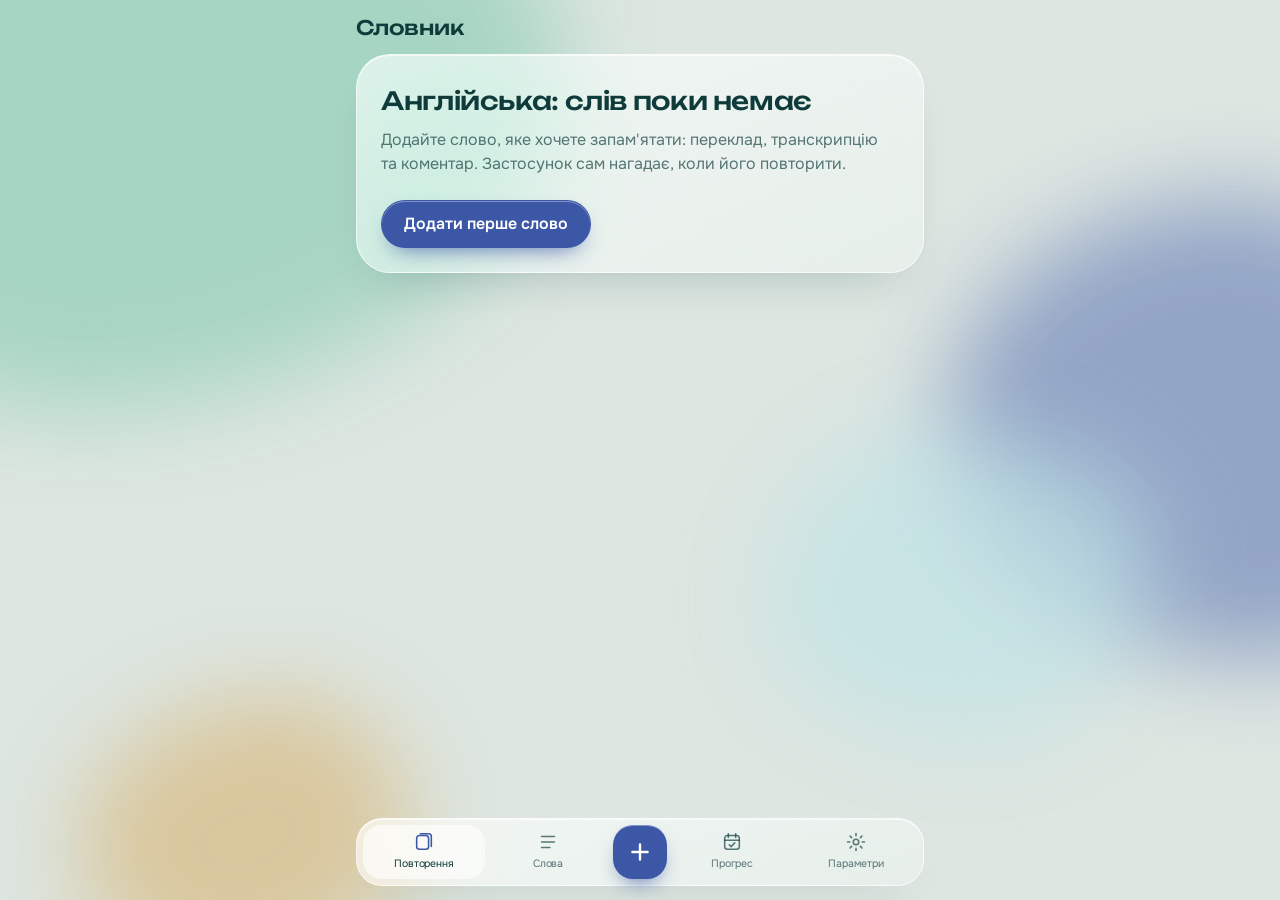
==== index.html @ a82ab599 "first commit" ====
<!doctype html>
<html lang="uk">
<head>
  <meta charset="utf-8">
  <meta name="viewport" content="width=device-width, initial-scale=1, viewport-fit=cover">
  <title>Словник</title>
  <meta name="description" content="Особистий словник для вивчення мови з інтервальним повторенням.">
  <meta name="theme-color" content="#DDE6E1" media="(prefers-color-scheme: light)">
  <meta name="theme-color" content="#0E2C2D" media="(prefers-color-scheme: dark)">
  <meta name="apple-mobile-web-app-capable" content="yes">
  <meta name="apple-mobile-web-app-status-bar-style" content="default">
  <link rel="manifest" href="manifest.webmanifest">
  <link rel="icon" href="icons/icon.svg" type="image/svg+xml">
  <link rel="apple-touch-icon" href="icons/icon-192.png">
  <link rel="preconnect" href="https://fonts.googleapis.com">
  <link rel="preconnect" href="https://fonts.gstatic.com" crossorigin>
  <link href="https://fonts.googleapis.com/css2?family=Gentium+Book+Plus&family=Onest:wght@400;500;600&family=Roboto:wght@500&family=Unbounded:wght@400;500;600&display=swap" rel="stylesheet">
  <link rel="stylesheet" href="styles.css">
  <script src="config.js"></script>
  <script type="module" src="app.js"></script>
</head>
<body>
  <div class="sea" aria-hidden="true">
    <span class="pebble p1"></span><span class="pebble p2"></span><span class="pebble p3"></span><span class="pebble p4"></span>
  </div>

  <header class="topbar">
    <h1 class="brand">Словник</h1>
    <button class="sync-chip" id="syncChip" type="button" data-state="off">
      <svg viewBox="0 0 24 24" aria-hidden="true"><path d="M7 18h10a4 4 0 0 0 .6-7.96A6 6 0 0 0 6.2 9.1 4.5 4.5 0 0 0 7 18Z"/></svg>
      <span id="syncText">Google не підключено</span>
    </button>
  </header>

  <main>
    <!-- Повторення -->
    <section class="view" id="view-review" data-view="review" aria-label="Повторення">
      <div id="reviewRoot"></div>
    </section>

    <!-- Список слів -->
    <section class="view" id="view-list" data-view="list" hidden aria-label="Мої слова">
      <div class="search glass">
        <svg viewBox="0 0 24 24" aria-hidden="true"><circle cx="11" cy="11" r="6.5"/><path d="m16 16 4 4"/></svg>
        <input id="search" type="search" placeholder="Пошук слова, перекладу чи коментаря" autocomplete="off" aria-label="Пошук">
      </div>
      <p class="list-meta" id="listMeta"></p>
      <ul class="word-list" id="wordList"></ul>
    </section>

    <!-- Прогрес -->
    <section class="view" id="view-progress" data-view="progress" hidden aria-label="Прогрес">
      <div class="today glass" id="todayCard"></div>
      <div class="period-grid" id="periodGrid"></div>
      <div class="panel glass cal">
        <div class="cal-head">
          <button type="button" class="icon-btn" id="calPrev" aria-label="Попередній місяць"><svg viewBox="0 0 24 24" aria-hidden="true"><path d="m14.5 6-6 6 6 6"/></svg></button>
          <h2 id="calTitle"></h2>
          <button type="button" class="icon-btn" id="calNext" aria-label="Наступний місяць"><svg viewBox="0 0 24 24" aria-hidden="true"><path d="m9.5 6 6 6-6 6"/></svg></button>
        </div>
        <div class="cal-grid" id="calGrid"></div>
        <div class="legend">
          <span><i class="st-mark done"></i>Ціль досягнуто</span>
          <span><i class="st-mark try"></i>Спроба</span>
          <span><i class="st-mark none"></i>Без повторень</span>
        </div>
      </div>
      <div class="panel glass day-panel" id="dayPanel" aria-live="polite"></div>
    </section>

    <!-- Налаштування -->
    <section class="view" id="view-settings" data-view="settings" hidden aria-label="Налаштування">
      <div class="panel glass deck-panel">
        <h2 id="deckHeading">Мова, яку вивчаю</h2>
        <p class="muted">У кожної мови свої слова й повторення.</p>
        <div class="deck-grid" id="deckGrid" role="radiogroup" aria-labelledby="deckHeading"></div>
        <div class="deck-add" id="deckAdd" hidden>
          <select id="deckAddSel" aria-label="Нова мова"></select>
          <button class="btn primary" type="button" id="deckAddBtn" disabled>Додати</button>
        </div>
        <button class="link-btn" type="button" id="deckRemove" hidden></button>
      </div>

      <div class="panel glass">
        <h2>Озвучення й навчання</h2>
        <p class="muted" id="deckNote"></p>
        <label class="field">
          <span>Голос</span>
          <select id="setVoice"></select>
        </label>
        <label class="field">
          <span>Швидкість мовлення <output id="rateOut"></output></span>
          <input id="setRate" type="range" min="0.5" max="1.3" step="0.05">
        </label>
        <label class="switch">
          <input id="setAuto" type="checkbox">
          <span class="switch-track" aria-hidden="true"></span>
          <span>Вимовляти слово, щойно з'являється картка</span>
        </label>
        <label class="switch">
          <input id="setAutoEx" type="checkbox">
          <span class="switch-track" aria-hidden="true"></span>
          <span>Читати форми й приклади, коли відкривається переклад</span>
        </label>
        <label class="field">
          <span>Нових слів на день</span>
          <input id="setNew" type="number" min="0" max="200" inputmode="numeric">
        </label>
        <button class="btn ghost" type="button" id="testVoice">Прослухати голос</button>
      </div>

      <div class="panel glass">
        <h2>Резервна копія в Google</h2>
        <p class="muted" id="gStatus">Словник зберігається в прихованій папці вашого Google Диска. Інші файли застосунок не бачить.</p>
        <div class="row-btns">
          <!-- Кнопка за правилами оформлення Google Sign-In -->
          <button class="gsi-btn" type="button" id="gConnect">
            <svg class="gsi-logo" viewBox="0 0 48 48" aria-hidden="true">
              <path fill="#EA4335" d="M24 9.5c3.54 0 6.71 1.22 9.21 3.6l6.85-6.85C35.9 2.38 30.47 0 24 0 14.62 0 6.51 5.38 2.56 13.22l7.98 6.19C12.43 13.72 17.74 9.5 24 9.5z"/>
              <path fill="#4285F4" d="M46.98 24.55c0-1.57-.15-3.09-.38-4.55H24v9.02h12.94c-.58 2.96-2.26 5.48-4.78 7.18l7.73 6c4.51-4.18 7.09-10.36 7.09-17.65z"/>
              <path fill="#FBBC05" d="M10.53 28.59c-.48-1.45-.76-2.99-.76-4.59s.27-3.14.76-4.59l-7.98-6.19C.92 16.46 0 20.12 0 24c0 3.88.92 7.54 2.56 10.78l7.97-6.19z"/>
              <path fill="#34A853" d="M24 48c6.48 0 11.93-2.13 15.89-5.81l-7.73-6c-2.15 1.45-4.92 2.3-8.16 2.3-6.26 0-11.57-4.22-13.47-9.91l-7.98 6.19C6.51 42.62 14.62 48 24 48z"/>
            </svg>
            <span>Увійти через Google</span>
          </button>
          <button class="btn ghost" type="button" id="gSync" hidden>Синхронізувати зараз</button>
          <button class="btn ghost" type="button" id="gDisconnect" hidden>Відключити</button>
        </div>
        <p class="fine-print">Застосунок бачить лише власний файл копії на вашому Диску. <a href="privacy.html">Політика конфіденційності</a></p>
      </div>

      <div class="panel glass" id="setsPanel" hidden>
        <h2>Готові набори</h2>
        <p class="muted">Слова з набору додаються як нові й з'являтимуться в повторенні поступово, в межах денного ліміту нових слів.</p>
        <ul class="sets" id="setList"></ul>
      </div>

      <div class="panel glass">
        <h2>Файл</h2>
        <p class="muted">Збережіть копію словника на пристрій або додайте слова з файлу. Слова з файлу об'єднаються з наявними.</p>
        <div class="row-btns">
          <button class="btn ghost" type="button" id="exportBtn">Завантажити копію</button>
          <label class="btn ghost file-btn">Відкрити файл<input id="importFile" type="file" accept="application/json,.json"></label>
        </div>
      </div>
    </section>
  </main>

  <nav class="dock glass" aria-label="Розділи">
    <button type="button" data-go="review" aria-current="page">
      <svg viewBox="0 0 24 24" aria-hidden="true"><rect x="4" y="5" width="13" height="15" rx="3"/><path d="M8 3h9a3 3 0 0 1 3 3v11"/></svg>
      <span>Повторення</span>
    </button>
    <button type="button" data-go="list">
      <svg viewBox="0 0 24 24" aria-hidden="true"><path d="M5 6h14M5 12h14M5 18h9"/></svg>
      <span>Слова</span>
    </button>
    <button type="button" class="dock-add" id="addBtn" aria-label="Додати слово">
      <svg viewBox="0 0 24 24" aria-hidden="true"><path d="M12 5v14M5 12h14"/></svg>
    </button>
    <button type="button" data-go="progress">
      <svg viewBox="0 0 24 24" aria-hidden="true"><rect x="4" y="5" width="16" height="15" rx="3"/><path d="M8 3v4M16 3v4M4 10h16"/><path d="m9 15 2 2 4-4"/></svg>
      <span>Прогрес</span>
    </button>
    <button type="button" data-go="settings">
      <svg viewBox="0 0 24 24" aria-hidden="true"><circle cx="12" cy="12" r="3"/><path d="M12 2.8v2.4M12 18.8v2.4M21.2 12h-2.4M5.2 12H2.8M18.5 5.5l-1.7 1.7M7.2 16.8l-1.7 1.7M18.5 18.5l-1.7-1.7M7.2 7.2 5.5 5.5"/></svg>
      <span>Параметри</span>
    </button>
  </nav>

  <!-- Редактор слова -->
  <dialog id="editor" class="sheet glass" aria-labelledby="editorTitle">
    <form id="editorForm" method="dialog" novalidate>
      <div class="sheet-head">
        <div>
          <h2 id="editorTitle">Нове слово</h2>
          <p class="sheet-sub" id="editorDeck"></p>
        </div>
        <button type="button" class="icon-btn" id="editorClose" aria-label="Закрити">
          <svg viewBox="0 0 24 24" aria-hidden="true"><path d="M6 6l12 12M18 6 6 18"/></svg>
        </button>
      </div>
      <label class="field">
        <span>Слово чи фраза</span>
        <div class="with-action">
          <input name="word" id="fWord" required autocomplete="off" spellcheck="false">
          <button type="button" class="icon-btn" id="fSpeak" aria-label="Прослухати">
            <svg viewBox="0 0 24 24" aria-hidden="true"><path d="M4 9.5h3.5L12 6v12l-4.5-3.5H4z"/><path d="M15.5 9a4 4 0 0 1 0 6M18 6.5a7.5 7.5 0 0 1 0 11"/></svg>
          </button>
        </div>
      </label>
      <label class="field">
        <span>Переклад</span>
        <input name="translation" id="fTr" required autocomplete="off">
      </label>
      <label class="field">
        <span>Транскрипція</span>
        <div class="with-action">
          <input name="transcription" id="fIpa" class="ipa" autocomplete="off" spellcheck="false" placeholder="/ˈwɜːd/">
          <button type="button" class="btn ghost small" id="fLookup" hidden>Знайти</button>
        </div>
      </label>
      <div class="suggest" id="ipaSuggest" hidden></div>
      <div class="field">
        <label for="fForms" class="field-label">Форми</label>
        <input name="forms" id="fForms" autocomplete="off" spellcheck="false" placeholder="went, gone" aria-describedby="fFormsHint">
        <span class="field-hint" id="fFormsHint">Для неправильних дієслів, множини тощо. Через кому, без самого слова.</span>
      </div>
      <div class="field">
        <span class="field-head"><label for="fEx">Приклади</label>
          <button type="button" class="link-inline" id="fExSpeak" hidden>Прослухати</button>
        </span>
        <textarea name="examples" id="fEx" rows="3" spellcheck="false" placeholder="I love you | Я люблю тебе" aria-describedby="fExHint"></textarea>
        <span class="field-hint" id="fExHint">Кожен приклад з нового рядка. Переклад після |, його можна не писати.</span>
      </div>
      <div class="field">
        <label for="fNote" class="field-label">Коментар</label>
        <textarea name="comment" id="fNote" rows="2" placeholder="Асоціація, де почули, з чим не плутати"></textarea>
      </div>
      <p class="form-error" id="formError" role="alert"></p>
      <div class="sheet-actions">
        <button type="button" class="btn danger" id="fDelete" hidden>Видалити</button>
        <button type="submit" class="btn primary" id="fSave">Зберегти слово</button>
      </div>
    </form>
  </dialog>

  <!-- Діаграма за період -->
  <dialog id="chartDlg" class="sheet glass" aria-labelledby="chartTitle">
    <div class="sheet-body">
      <div class="sheet-head">
        <h2 id="chartTitle" tabindex="-1"></h2>
        <button type="button" class="icon-btn" id="chartClose" aria-label="Закрити"><svg viewBox="0 0 24 24" aria-hidden="true"><path d="M6 6l12 12M18 6 6 18"/></svg></button>
      </div>
      <p class="sheet-sub" id="chartSummary"></p>
      <div id="chartBody"></div>
      <div class="chart-nav">
        <button type="button" class="btn ghost small" id="chartPrev">Раніше</button>
        <button type="button" class="btn ghost small" id="chartNext">Пізніше</button>
      </div>
    </div>
  </dialog>

  <div class="toast" id="toast" role="status" aria-live="polite"></div>
</body>
</html>
---- styles.css ----
/* ============ Токени: морське скло ============ */
:root {
  --fog: #DDE6E1;
  --deep: #0F3B3A;
  --mint: #9ED2BE;
  --cobalt: #3B57A6;
  --amber: #D49A3A;

  --bg: var(--fog);
  --ink: var(--deep);
  --ink-soft: rgba(15, 59, 58, .68);
  --ink-faint: rgba(15, 59, 58, .45);
  --glass-hi: rgba(255, 255, 255, .62);
  --glass-lo: rgba(255, 255, 255, .26);
  --glass-edge: rgba(255, 255, 255, .7);
  --glass-shade: rgba(15, 59, 58, .28);
  --field: rgba(255, 255, 255, .55);
  --accent: var(--cobalt);
  --on-accent: #fff;
  --grain-opacity: .22;
  --st-done: #2A8E66;
  --st-try: #B5731A;

  --f-display: "Unbounded", "Onest", system-ui, sans-serif;
  --f-body: "Onest", system-ui, -apple-system, "Segoe UI", sans-serif;
  --f-ipa: "Gentium Book Plus", "Charis SIL", "Doulos SIL", "Noto Serif", serif;

  /* модульна шкала 1.25 */
  --t-s: .8rem;
  --t-m: 1rem;
  --t-l: 1.25rem;
  --t-xl: 1.5625rem;
  --t-word: clamp(2.1rem, 9.5vw, 3.6rem);

  --r-slab: 34px;
  --r-panel: 24px;
  --r-row: 18px;
  --r-field: 14px;

  --ease-out: cubic-bezier(.2, .7, .2, 1);
  color-scheme: light;
}

@media (prefers-color-scheme: dark) {
  :root:not([data-theme="light"]) {
    --bg: #0E2C2D;
    --ink: #E6F0EB;
    --ink-soft: rgba(230, 240, 235, .72);
    --ink-faint: rgba(230, 240, 235, .45);
    --glass-hi: rgba(190, 235, 220, .16);
    --glass-lo: rgba(190, 235, 220, .05);
    --glass-edge: rgba(200, 240, 225, .22);
    --glass-shade: rgba(0, 0, 0, .45);
    --field: rgba(190, 235, 220, .09);
    --accent: #8EA6EE;
    --on-accent: #0E2C2D;
    --grain-opacity: .12;
    --st-done: #3A9C76;
    --st-try: #BF8528;
    color-scheme: dark;
  }
}
:root[data-theme="dark"] {
  --bg: #0E2C2D;
  --ink: #E6F0EB;
  --ink-soft: rgba(230, 240, 235, .72);
  --ink-faint: rgba(230, 240, 235, .45);
  --glass-hi: rgba(190, 235, 220, .16);
  --glass-lo: rgba(190, 235, 220, .05);
  --glass-edge: rgba(200, 240, 225, .22);
  --glass-shade: rgba(0, 0, 0, .45);
  --field: rgba(190, 235, 220, .09);
  --accent: #8EA6EE;
  --on-accent: #0E2C2D;
  --grain-opacity: .12;
  --st-done: #3A9C76;
  --st-try: #BF8528;
  color-scheme: dark;
}

/* ============ База ============ */
*, *::before, *::after { box-sizing: border-box; }
html { -webkit-text-size-adjust: 100%; }
body {
  margin: 0;
  min-height: 100dvh;
  background: var(--bg);
  color: var(--ink);
  font: 400 var(--t-m)/1.5 var(--f-body);
  -webkit-font-smoothing: antialiased;
  padding-bottom: calc(110px + env(safe-area-inset-bottom));
  overflow-x: hidden;
}
button, input, select, textarea { font: inherit; color: inherit; }
button { cursor: pointer; }
[hidden] { display: none !important; }
svg { width: 22px; height: 22px; fill: none; stroke: currentColor; stroke-width: 1.7; stroke-linecap: round; stroke-linejoin: round; flex: none; }
:focus-visible { outline: 2px solid var(--accent); outline-offset: 3px; }
h1, h2, h3, p { margin: 0; }

/* ============ Тло: скельця на мілині ============ */
.sea { position: fixed; inset: 0; z-index: -1; overflow: hidden; pointer-events: none; }
.pebble { position: absolute; filter: blur(46px); opacity: .85; }
.p1 { width: 62vmax; height: 48vmax; left: -18vmax; top: -16vmax; background: var(--mint); border-radius: 42% 58% 63% 37% / 41% 44% 56% 59%; }
.p2 { width: 40vmax; height: 36vmax; right: -14vmax; top: 22vh; background: var(--cobalt); opacity: .45; border-radius: 58% 42% 38% 62% / 49% 61% 39% 51%; }
.p3 { width: 26vmax; height: 22vmax; left: 6vw; bottom: -6vmax; background: var(--amber); opacity: .4; border-radius: 63% 37% 54% 46% / 55% 48% 52% 45%; }
.p4 { width: 30vmax; height: 24vmax; right: 10vw; bottom: 18vh; background: #BFE3E6; opacity: .7; border-radius: 40% 60% 45% 55% / 60% 40% 60% 40%; }
@media (prefers-color-scheme: dark) {
  :root:not([data-theme="light"]) .pebble { opacity: .32; }
  :root:not([data-theme="light"]) .p4 { opacity: .18; }
}
:root[data-theme="dark"] .pebble { opacity: .32; }

/* ============ Скло ============ */
.glass {
  position: relative;
  background: linear-gradient(155deg, var(--glass-hi), var(--glass-lo));
  -webkit-backdrop-filter: blur(22px) saturate(150%);
  backdrop-filter: blur(22px) saturate(150%);
  border: 1px solid var(--glass-edge);
  box-shadow:
    inset 0 1px 0 var(--glass-edge),
    0 24px 48px -28px var(--glass-shade);
  isolation: isolate;
}
/* зерно інею */
.glass::before {
  content: "";
  position: absolute; inset: 0;
  border-radius: inherit;
  pointer-events: none;
  z-index: -1;
  opacity: var(--grain-opacity);
  mix-blend-mode: overlay;
  background-image: url("data:image/svg+xml,%3Csvg xmlns='http://www.w3.org/2000/svg' width='160' height='160'%3E%3Cfilter id='n'%3E%3CfeTurbulence type='fractalNoise' baseFrequency='.9' numOctaves='2' stitchTiles='stitch'/%3E%3CfeColorMatrix values='0 0 0 0 1 0 0 0 0 1 0 0 0 0 1 0 0 0 .9 0'/%3E%3C/filter%3E%3Crect width='100%25' height='100%25' filter='url(%23n)'/%3E%3C/svg%3E");
}

/* ============ Верхня смуга ============ */
.topbar {
  display: flex; align-items: center; justify-content: space-between; gap: 12px;
  max-width: 600px; margin: 0 auto;
  padding: calc(18px + env(safe-area-inset-top)) 16px 10px;
}
.brand { font: 500 var(--t-l)/1 var(--f-display); letter-spacing: -.01em; }
.sync-chip {
  display: inline-flex; align-items: center; gap: 7px;
  min-height: 36px; padding: 6px 13px 6px 10px;
  border-radius: 999px;
  border: 1px solid var(--glass-edge);
  background: var(--glass-lo);
  -webkit-backdrop-filter: blur(12px); backdrop-filter: blur(12px);
  font-size: var(--t-s); color: var(--ink-soft);
  max-width: 62vw;
}
.sync-chip span { white-space: nowrap; overflow: hidden; text-overflow: ellipsis; }
.sync-chip svg { width: 18px; height: 18px; }
.sync-chip[data-state="ok"] svg { color: #2F8F6B; fill: rgba(47, 143, 107, .18); }
.sync-chip[data-state="busy"] svg { color: var(--accent); animation: pulse 1.1s ease-in-out infinite; }
.sync-chip[data-state="auth"], .sync-chip[data-state="err"] { color: var(--ink); border-color: var(--amber); }
.sync-chip[data-state="auth"] svg, .sync-chip[data-state="err"] svg { color: var(--amber); }
@keyframes pulse { 50% { opacity: .35; } }

main { max-width: 600px; margin: 0 auto; padding: 6px 16px 0; }
.view { animation: none; }

/* ============ Повторення ============ */
.progress { display: flex; align-items: center; gap: 12px; margin: 6px 4px 14px; font-size: var(--t-s); color: var(--ink-soft); font-variant-numeric: tabular-nums; }
.progress-bar { flex: 1; height: 4px; border-radius: 4px; background: var(--glass-lo); overflow: hidden; }
.progress-bar i { display: block; height: 100%; background: var(--accent); border-radius: inherit; transition: width .4s var(--ease-out); }

.slab {
  border-radius: var(--r-slab);
  padding: 26px 24px 24px;
  min-height: clamp(240px, 36vh, 320px);
  display: flex; flex-direction: column;
  cursor: pointer;
  -webkit-tap-highlight-color: transparent;
}
.slab-top { display: flex; align-items: flex-start; gap: 12px; }
.word {
  flex: 1; min-width: 0;
  font: 500 var(--t-word)/1.05 var(--f-display);
  letter-spacing: -.025em;
  overflow-wrap: break-word;
  hyphens: none;
}
.word.mid { font-size: clamp(1.75rem, 7.4vw, 3rem); }
.word.long { font-size: clamp(1.45rem, 6vw, 2.3rem); line-height: 1.14; }
.ipa { font-family: var(--f-ipa); font-size: var(--t-l); letter-spacing: .01em; }
.slab .ipa { margin-top: 12px; color: var(--ink-soft); }

.speak {
  flex: none;
  width: 48px; height: 48px; border-radius: 50%;
  display: grid; place-items: center;
  border: 1px solid var(--glass-edge);
  background: var(--glass-hi);
  color: var(--ink);
}
.speak.speaking { color: var(--accent); }
.speak.speaking svg path:last-child { animation: pulse .9s ease-in-out infinite; }

/* Під інеєм */
.answer {
  position: relative;
  margin-top: auto;
  padding-top: 28px;
  border-top: 1px solid var(--glass-edge);
}
.answer-content { filter: blur(10px); opacity: .5; transition: filter .7s var(--ease-out), opacity .7s var(--ease-out); user-select: none; }
.translation { font: 500 var(--t-xl)/1.25 var(--f-body); overflow-wrap: anywhere; }
.comment { margin-top: 10px; color: var(--ink-soft); white-space: pre-wrap; overflow-wrap: anywhere; max-width: 62ch; }
.frost-hint {
  position: absolute; inset: 28px 0 0;
  display: grid; place-items: center;
  color: var(--ink-soft); font-size: var(--t-s);
  transition: opacity .35s ease;
}
.frost-hint span {
  padding: 8px 14px; border-radius: 999px;
  background: var(--glass-hi); border: 1px solid var(--glass-edge);
  -webkit-backdrop-filter: blur(8px); backdrop-filter: blur(8px);
}
.grades:focus { outline: none; }
.slab.revealed { cursor: default; }
.slab.revealed .answer-content { filter: none; opacity: 1; user-select: text; }
.slab.revealed .frost-hint { opacity: 0; pointer-events: none; }

.actions { margin-top: 16px; }
.reveal-btn { width: 100%; }
.grades { display: grid; grid-template-columns: repeat(4, 1fr); gap: 8px; }
.grade {
  display: flex; flex-direction: column; align-items: center; gap: 2px;
  min-height: 62px; padding: 10px 4px;
  border-radius: var(--r-row);
  border: 1px solid var(--glass-edge);
  background: linear-gradient(160deg, var(--glass-hi), var(--glass-lo));
  -webkit-backdrop-filter: blur(16px); backdrop-filter: blur(16px);
  font-weight: 600;
}
.grade small { font-weight: 400; font-size: var(--t-s); color: var(--ink-soft); font-variant-numeric: tabular-nums; }
.grade[data-g="0"] { box-shadow: inset 0 -3px 0 var(--amber); }
.grade[data-g="1"] { box-shadow: inset 0 -3px 0 #B9A27A; }
.grade[data-g="2"] { box-shadow: inset 0 -3px 0 #4FA585; }
.grade[data-g="3"] { box-shadow: inset 0 -3px 0 var(--accent); }
.grade:active { transform: translateY(1px); }
.keys-hint { margin-top: 12px; text-align: center; font-size: var(--t-s); color: var(--ink-faint); }
@media (hover: none) { .keys-hint { display: none; } }

/* Підсумок перед стартом і порожні стани */
.intro { border-radius: var(--r-slab); padding: 30px 24px 24px; }
.intro h2 { font: 500 var(--t-xl)/1.25 var(--f-display); letter-spacing: -.015em; max-width: 22ch; }
.intro p { margin-top: 12px; color: var(--ink-soft); max-width: 46ch; }
.intro .btn { margin-top: 24px; }
.tally { display: flex; gap: 10px; margin-top: 22px; flex-wrap: wrap; }
.tally span { padding: 6px 12px; border-radius: 999px; background: var(--glass-lo); border: 1px solid var(--glass-edge); font-size: var(--t-s); color: var(--ink-soft); }
.tally b { color: var(--ink); font-weight: 600; }

/* ============ Кнопки й поля ============ */
.btn {
  display: inline-flex; align-items: center; justify-content: center; gap: 8px;
  min-height: 48px; padding: 0 22px;
  border-radius: 999px;
  border: 1px solid transparent;
  font-weight: 600;
  text-decoration: none;
  transition: transform .12s ease, background-color .2s ease;
}
.btn:active { transform: scale(.98); }
.btn.primary { background: var(--accent); color: var(--on-accent); box-shadow: inset 0 1px 0 rgba(255,255,255,.35), 0 10px 24px -12px var(--accent); }
.btn.ghost { background: var(--glass-lo); border-color: var(--glass-edge); color: var(--ink); }
.btn.danger { background: transparent; color: #B4532A; border-color: rgba(180, 83, 42, .35); }
.btn.danger.confirm { background: #B4532A; color: #fff; }
.btn.small { min-height: 40px; padding: 0 14px; font-size: var(--t-s); }
.btn:disabled { opacity: .5; cursor: default; }
.icon-btn {
  width: 44px; height: 44px; flex: none;
  display: grid; place-items: center;
  border-radius: 50%; border: 1px solid var(--glass-edge);
  background: var(--glass-lo);
}

.field { display: grid; gap: 6px; margin-top: 16px; }
.field > span { font-size: var(--t-s); color: var(--ink-soft); font-weight: 500; display: flex; justify-content: space-between; }
.field input:not([type="range"]), .field select, .field textarea {
  width: 100%;
  min-height: 48px;
  padding: 12px 14px;
  border-radius: var(--r-field);
  border: 1px solid var(--glass-edge);
  background: var(--field);
  outline: none;
  transition: border-color .2s ease, box-shadow .2s ease;
}
.field textarea { resize: vertical; min-height: 84px; line-height: 1.45; }
.field input:focus-visible, .field select:focus-visible, .field textarea:focus-visible { border-color: var(--accent); box-shadow: 0 0 0 3px color-mix(in srgb, var(--accent) 22%, transparent); outline: none; }
.field input.ipa { font-size: var(--t-l); }
.field input[type="range"] { width: 100%; accent-color: var(--accent); min-height: 32px; }
.with-action { display: flex; gap: 8px; align-items: center; }
.with-action input { flex: 1; min-width: 0; }

.switch { display: flex; align-items: center; gap: 12px; margin-top: 18px; cursor: pointer; }
.switch input { position: absolute; opacity: 0; width: 1px; height: 1px; }
.switch-track { flex: none; width: 46px; height: 28px; border-radius: 999px; background: var(--field); border: 1px solid var(--glass-edge); position: relative; transition: background-color .2s ease; }
.switch-track::after { content: ""; position: absolute; top: 3px; left: 3px; width: 20px; height: 20px; border-radius: 50%; background: var(--ink-faint); transition: transform .2s var(--ease-out), background-color .2s ease; }
.switch input:checked + .switch-track { background: var(--accent); }
.switch input:checked + .switch-track::after { transform: translateX(18px); background: var(--on-accent); }
.switch input:focus-visible + .switch-track { outline: 2px solid var(--accent); outline-offset: 3px; }

/* ============ Список ============ */
.search { display: flex; align-items: center; gap: 10px; padding: 0 16px; border-radius: var(--r-row); position: sticky; top: 8px; z-index: 2; }
.search svg { color: var(--ink-faint); }
.search input { flex: 1; min-width: 0; min-height: 52px; border: 0; background: none; outline: none; }
.search:focus-within { outline: 2px solid var(--accent); outline-offset: 2px; }
.list-meta { margin: 14px 4px 8px; font-size: var(--t-s); color: var(--ink-soft); }
.word-list { list-style: none; margin: 0; padding: 0; display: grid; gap: 8px; }
.word-row {
  display: grid; grid-template-columns: 1fr auto; align-items: center; gap: 4px 12px;
  padding: 12px 10px 12px 16px;
  border-radius: var(--r-row);
  background: linear-gradient(160deg, var(--glass-hi), var(--glass-lo));
  border: 1px solid var(--glass-edge);
  -webkit-backdrop-filter: blur(14px); backdrop-filter: blur(14px);
}
.word-row .open { all: unset; cursor: pointer; display: grid; gap: 2px; min-width: 0; border-radius: 10px; }
.word-row .open:focus-visible { outline: 2px solid var(--accent); outline-offset: 4px; }
.row-word { font: 500 var(--t-l)/1.2 var(--f-display); letter-spacing: -.01em; overflow-wrap: anywhere; }
.row-word .ipa { font-size: var(--t-m); color: var(--ink-soft); font-weight: 400; letter-spacing: 0; margin-left: 6px; white-space: nowrap; display: inline-block; }
.row-tr { color: var(--ink-soft); overflow-wrap: anywhere; }
.row-side { display: flex; align-items: center; gap: 6px; }
.due { font-size: var(--t-s); color: var(--ink-faint); white-space: nowrap; font-variant-numeric: tabular-nums; }
.due.now { color: var(--amber); font-weight: 600; }
.word-row .icon-btn { width: 42px; height: 42px; background: transparent; border-color: transparent; }
.empty { padding: 28px 8px; color: var(--ink-soft); }
.empty .btn { margin-top: 16px; }

/* ============ Налаштування ============ */
.panel { border-radius: var(--r-panel); padding: 22px 20px; margin-bottom: 14px; }
.panel h2 { font: 500 var(--t-m)/1.3 var(--f-display); letter-spacing: -.005em; }
.panel .muted { margin-top: 8px; color: var(--ink-soft); font-size: .92rem; max-width: 60ch; }
.panel > .btn { margin-top: 18px; }
.row-btns { display: flex; flex-wrap: wrap; gap: 10px; margin-top: 18px; }
.file-btn { cursor: pointer; }
.file-btn input { position: absolute; opacity: 0; width: 1px; height: 1px; }
.file-btn:focus-within { outline: 2px solid var(--accent); outline-offset: 3px; }

/* ============ Док ============ */
.dock {
  position: fixed; z-index: 5;
  left: 50%; transform: translateX(-50%);
  bottom: calc(14px + env(safe-area-inset-bottom));
  width: min(568px, calc(100% - 32px));
  display: grid; grid-template-columns: 1fr 1fr auto 1fr 1fr;
  align-items: center; gap: 2px;
  padding: 6px;
  border-radius: 26px;
}
.dock button {
  display: flex; flex-direction: column; align-items: center; gap: 3px;
  min-height: 54px; padding: 6px 2px;
  border: 0; background: none; border-radius: 18px;
  font-size: .66rem; letter-spacing: -.01em; color: var(--ink-soft);
  min-width: 0;
}
.dock button span { max-width: 100%; overflow: hidden; text-overflow: ellipsis; white-space: nowrap; }
.dock button[aria-current="page"] { color: var(--ink); background: var(--glass-hi); }
.dock button[aria-current="page"] svg { color: var(--accent); }
.dock .dock-add {
  width: 54px; height: 54px; min-height: 0; padding: 0; margin: 0 2px;
  border-radius: 20px;
  display: grid; place-items: center;
  background: var(--accent); color: var(--on-accent);
  box-shadow: inset 0 1px 0 rgba(255,255,255,.35), 0 10px 22px -10px var(--accent);
}
.dock .dock-add svg { width: 26px; height: 26px; stroke-width: 2.2; }

/* ============ Редактор (аркуш) ============ */
.sheet {
  width: min(560px, 100%);
  max-height: calc(100dvh - 24px);
  margin: auto auto 0;
  padding: 0;
  border-radius: 28px 28px 0 0;
  color: var(--ink);
  overflow: auto;
  background: linear-gradient(160deg, var(--glass-hi), var(--glass-lo)), color-mix(in srgb, var(--bg) 90%, transparent);
}
.sheet form { padding: 20px 20px calc(20px + env(safe-area-inset-bottom)); }
.sheet::backdrop { background: color-mix(in srgb, var(--deep) 35%, transparent); -webkit-backdrop-filter: blur(4px); backdrop-filter: blur(4px); }
.sheet[open] { animation: sheet-in .32s var(--ease-out); }
@keyframes sheet-in { from { transform: translateY(40px); opacity: 0; } }
.sheet-head { display: flex; align-items: center; justify-content: space-between; }
.sheet-head h2 { font: 500 var(--t-l)/1.2 var(--f-display); }
.sheet-actions { display: flex; justify-content: space-between; gap: 10px; margin-top: 22px; }
.sheet-actions .primary { margin-left: auto; }
.form-error { color: #B4532A; font-size: var(--t-s); min-height: 1.2em; margin-top: 10px; }
@media (min-width: 640px) {
  .sheet { margin: auto; border-radius: 28px; }
}

/* ============ Тост ============ */
.toast {
  position: fixed; z-index: 10;
  left: 50%; bottom: calc(100px + env(safe-area-inset-bottom));
  transform: translate(-50%, 12px);
  max-width: calc(100% - 32px);
  padding: 12px 18px; border-radius: 16px;
  background: var(--ink); color: var(--bg);
  font-size: .92rem;
  opacity: 0; pointer-events: none;
  transition: opacity .25s ease, transform .25s var(--ease-out);
}
.toast.show { opacity: 1; transform: translate(-50%, 0); }

@media (prefers-reduced-motion: reduce) {
  *, *::before, *::after { animation-duration: .01ms !important; animation-iteration-count: 1 !important; transition-duration: .01ms !important; }
}

/* ============ Мова, яку вивчаю: скельця ============ */
.deck-grid {
  display: grid;
  grid-template-columns: repeat(auto-fill, minmax(108px, 1fr));
  gap: 10px;
  margin-top: 18px;
}
.deck-tile {
  position: relative;
  overflow: hidden;
  display: flex; flex-direction: column; align-items: flex-start; justify-content: flex-end;
  gap: 2px;
  min-height: 112px;
  padding: 14px 14px 13px;
  text-align: left;
  border: 1px solid var(--glass-edge);
  /* у кожного скельця своя обкатана форма */
  border-radius: 26px 20px 28px 22px / 22px 28px 20px 26px;
  background: linear-gradient(150deg, var(--glass-hi), var(--glass-lo));
  -webkit-backdrop-filter: blur(14px); backdrop-filter: blur(14px);
  box-shadow: inset 0 1px 0 var(--glass-edge);
  transition: transform .25s var(--ease-out), box-shadow .25s ease, background-color .25s ease, border-color .25s ease;
}
.deck-tile:nth-child(3n+2) { border-radius: 20px 28px 22px 26px / 28px 22px 26px 20px; }
.deck-tile:nth-child(3n+3) { border-radius: 28px 22px 20px 28px / 20px 26px 28px 22px; }
.deck-tile:hover { transform: translateY(-1px); }
.deck-code {
  position: absolute; top: -4px; right: 8px;
  font: 600 2.5rem/1 var(--f-display);
  letter-spacing: -.04em;
  color: var(--ink);
  opacity: .07;
  pointer-events: none;
  transition: opacity .25s ease, color .25s ease;
}
.deck-name { font: 500 var(--t-m)/1.2 var(--f-display); letter-spacing: -.01em; }
.deck-sub { display: flex; flex-direction: column; font-size: var(--t-s); color: var(--ink-soft); line-height: 1.35; }
.deck-sub b { font-weight: 600; color: var(--amber); }

.deck-tile.on {
  border-color: color-mix(in srgb, var(--accent) 55%, var(--glass-edge));
  background:
    radial-gradient(120% 90% at 85% 0%, color-mix(in srgb, var(--mint) 70%, transparent), transparent 70%),
    linear-gradient(150deg, var(--glass-hi), var(--glass-lo));
  box-shadow:
    inset 0 1px 0 var(--glass-edge),
    0 0 0 2px color-mix(in srgb, var(--accent) 30%, transparent),
    0 14px 30px -18px var(--accent);
  transform: translateY(-2px);
}
.deck-tile.on .deck-code { opacity: .22; color: var(--accent); }
.deck-tile.on::after {
  content: "";
  position: absolute; top: 12px; left: 14px;
  width: 8px; height: 8px; border-radius: 50%;
  background: var(--accent);
  box-shadow: 0 0 0 4px color-mix(in srgb, var(--accent) 18%, transparent);
}

.deck-tile.add {
  align-items: center; justify-content: center; gap: 6px;
  background: transparent;
  -webkit-backdrop-filter: none; backdrop-filter: none;
  border: 1.5px dashed color-mix(in srgb, var(--ink) 22%, transparent);
  box-shadow: none;
  color: var(--ink-soft);
}
.deck-tile.add .deck-name { font-family: var(--f-body); font-weight: 600; font-size: .92rem; }
.deck-tile.add[aria-expanded="true"] { border-style: solid; color: var(--ink); }

.deck-add { display: flex; flex-wrap: nowrap; gap: 8px; margin-top: 12px; }
.deck-add .btn { flex: none; }
.deck-add select {
  flex: 1 1 0; min-width: 0; text-overflow: ellipsis; min-height: 48px; padding: 0 14px;
  border-radius: var(--r-field); border: 1px solid var(--glass-edge); background: var(--field);
}
.link-btn {
  margin-top: 14px; padding: 6px 0;
  border: 0; background: none;
  color: #B4532A; font-size: var(--t-s); font-weight: 500;
  text-decoration: underline; text-underline-offset: 3px;
}
.sheet-sub { margin-top: 4px; font-size: var(--t-s); color: var(--ink-soft); }
.panel > #testVoice { margin-top: 20px; }

/* ============ Кнопка «Увійти через Google» (за правилами оформлення Google) ============ */
.gsi-btn {
  --gsi-bg: #FFFFFF; --gsi-border: #747775; --gsi-text: #1F1F1F;
  position: relative;
  display: inline-flex; align-items: center; gap: 10px;
  height: 44px; padding: 0 16px 0 12px;
  border-radius: 22px;
  border: 1px solid var(--gsi-border);
  background: var(--gsi-bg);
  color: var(--gsi-text);
  font: 500 14px/20px "Roboto", var(--f-body);
  letter-spacing: .25px;
  white-space: nowrap;
  overflow: hidden;
  transition: box-shadow .2s ease;
}
.gsi-btn::after { content: ""; position: absolute; inset: 0; background: var(--gsi-text); opacity: 0; transition: opacity .2s ease; }
.gsi-btn:hover::after { opacity: .08; }
.gsi-btn:active::after { opacity: .12; }
.gsi-btn:hover { box-shadow: 0 1px 2px rgba(60, 64, 67, .3), 0 1px 3px 1px rgba(60, 64, 67, .15); }
.gsi-logo { width: 20px; height: 20px; stroke: none; }
.gsi-btn:disabled { cursor: default; box-shadow: none; }
.gsi-btn:disabled::after { opacity: 0; }
.gsi-btn:disabled > * { opacity: .38; }
.gsi-btn:disabled { border-color: color-mix(in srgb, var(--gsi-text) 12%, transparent); background: color-mix(in srgb, var(--gsi-bg) 38%, transparent); }
@media (prefers-color-scheme: dark) {
  :root:not([data-theme="light"]) .gsi-btn { --gsi-bg: #131314; --gsi-border: #8E918F; --gsi-text: #E3E3E3; }
}
:root[data-theme="dark"] .gsi-btn { --gsi-bg: #131314; --gsi-border: #8E918F; --gsi-text: #E3E3E3; }

.fine-print { margin-top: 16px; font-size: var(--t-s); color: var(--ink-faint); max-width: 60ch; }
.fine-print a { color: var(--ink-soft); text-underline-offset: 3px; }

/* ============ Прогрес ============ */
.today { border-radius: var(--r-slab); padding: 26px 22px 20px; }
.today h2 { font: 500 var(--t-xl)/1.25 var(--f-display); letter-spacing: -.015em; max-width: 22ch; }
.today > p { margin-top: 8px; color: var(--ink-soft); max-width: 50ch; }
/* скельця цілі: одне на кожне слово */
/* Один ряд, ніколи не переноситься: скельця ділять ширину порівну, але не ширші за 40px */
.pebbles { display: flex; flex-wrap: nowrap; align-items: center; gap: 6px; margin-top: 22px; min-width: 0; }
.pebbles.tight { gap: 4px; }
.pebbles i {
  flex: 1 1 0; min-width: 0; max-width: 40px;
  aspect-ratio: 6 / 5;
  border-radius: 48% 52% 44% 56% / 56% 46% 54% 44%;
  /* порожнє: матове скельце, що чекає */
  background: linear-gradient(160deg, var(--glass-hi), var(--glass-lo));
  box-shadow: inset 0 0 0 1px color-mix(in srgb, var(--ink) 24%, transparent), inset 0 1px 0 var(--glass-edge);
  transition: background .35s ease, box-shadow .35s ease;
}
/* кожне трохи по-своєму обкатане й повернуте */
.pebbles i:nth-child(4n+1) { transform: rotate(-4deg); }
.pebbles i:nth-child(4n+2) { border-radius: 56% 44% 52% 48% / 45% 58% 42% 55%; transform: rotate(3deg) translateY(1px); }
.pebbles i:nth-child(4n+3) { border-radius: 44% 56% 58% 42% / 52% 44% 56% 48%; transform: rotate(-2deg) translateY(-1px); }
.pebbles i:nth-child(4n)   { border-radius: 52% 48% 40% 60% / 50% 56% 44% 50%; transform: rotate(5deg); }
/* заповнене: зелене морське скло з відблиском і глибиною */
.pebbles i.on {
  background:
    radial-gradient(60% 50% at 30% 26%, rgba(255,255,255,.7), transparent 70%),
    linear-gradient(165deg, color-mix(in srgb, var(--st-done) 70%, #fff) 0%, var(--st-done) 55%, color-mix(in srgb, var(--st-done) 80%, #000) 100%);
  box-shadow: inset 0 -2px 3px rgba(0,0,0,.12), 0 3px 8px -4px var(--st-done);
}
/* наступне, яке заповниться */
.pebbles i.next { box-shadow: inset 0 0 0 1.5px color-mix(in srgb, var(--st-done) 70%, transparent), inset 0 1px 0 var(--glass-edge); }
.pebbles .extra { flex: none; font-size: var(--t-s); font-weight: 600; color: var(--st-done); padding-left: 4px; font-variant-numeric: tabular-nums; }
.goal-bar {
  margin-top: 22px; height: 16px; border-radius: 16px;
  background: linear-gradient(160deg, var(--glass-hi), var(--glass-lo));
  box-shadow: inset 0 0 0 1px color-mix(in srgb, var(--ink) 14%, transparent);
  overflow: hidden;
}
.goal-bar i {
  display: block; height: 100%; border-radius: inherit;
  background: radial-gradient(50% 60% at 20% 20%, rgba(255,255,255,.5), transparent 70%), var(--st-done);
}
.goal-row { display: flex; align-items: center; justify-content: space-between; gap: 12px; margin-top: 22px; padding-top: 16px; border-top: 1px solid var(--glass-edge); }
.goal-row > span { font-weight: 500; white-space: nowrap; }
.stepper { display: flex; align-items: center; gap: 6px; }
.stepper input {
  width: 64px; min-height: 44px; text-align: center;
  border-radius: var(--r-field); border: 1px solid var(--glass-edge); background: var(--field);
  font: 600 var(--t-l)/1 var(--f-body); font-variant-numeric: tabular-nums;
  -moz-appearance: textfield;
}
.stepper input::-webkit-inner-spin-button, .stepper input::-webkit-outer-spin-button { -webkit-appearance: none; margin: 0; }

.period-grid { display: grid; grid-template-columns: repeat(2, 1fr); gap: 10px; margin: 14px 0; }
@media (min-width: 560px) { .period-grid { grid-template-columns: repeat(4, 1fr); } }
.period {
  display: flex; flex-direction: column; align-items: flex-start; gap: 2px;
  padding: 14px 14px 12px;
  text-align: left;
  border-radius: 22px;
  border: 1px solid var(--glass-edge);
  background: linear-gradient(150deg, var(--glass-hi), var(--glass-lo));
  -webkit-backdrop-filter: blur(14px); backdrop-filter: blur(14px);
  transition: transform .2s var(--ease-out);
}
.period:hover { transform: translateY(-1px); }
.period-name { font-size: var(--t-s); color: var(--ink-soft); font-weight: 500; }
.period-num { font: 500 2rem/1.1 var(--f-display); letter-spacing: -.02em; font-variant-numeric: tabular-nums; margin-top: 4px; }
.period-sub { font-size: var(--t-s); color: var(--ink-faint); }

.cal-head { display: flex; align-items: center; justify-content: space-between; gap: 8px; }
.cal-head h2 { text-align: center; flex: 1; }
.cal-head .icon-btn:disabled { opacity: .3; cursor: default; }
.cal-grid { display: grid; grid-template-columns: repeat(7, minmax(0, 54px)); justify-content: space-between; gap: 6px; margin-top: 16px; }
.cal-wd { text-align: center; font-size: var(--t-s); color: var(--ink-faint); padding-bottom: 2px; }
.cal-day {
  aspect-ratio: 1;
  display: grid; place-items: center;
  border: 0; padding: 0;
  border-radius: 46% 54% 50% 50% / 52% 48% 52% 48%;
  background: var(--glass-lo);
  font-size: .9rem; font-variant-numeric: tabular-nums;
  color: var(--ink-soft);
  transition: transform .15s ease;
}
.cal-day:nth-child(2n) { border-radius: 52% 48% 46% 54% / 48% 54% 46% 52%; }
.cal-day.done { background: radial-gradient(circle at 30% 26%, rgba(255,255,255,.45), transparent 50%), var(--st-done); color: #fff; font-weight: 600; }
.cal-day.try { box-shadow: inset 0 0 0 2px var(--st-try); color: var(--ink); font-weight: 500; }
.cal-day.future { opacity: .35; cursor: default; }
.cal-day.today:not(.sel) { outline: 1.5px dashed var(--ink-soft); outline-offset: 2px; }
.cal-day.sel { outline: 2.5px solid var(--accent); outline-offset: 2px; }
.cal-day:not(:disabled):active { transform: scale(.94); }
.legend { display: flex; flex-wrap: wrap; gap: 8px 16px; margin-top: 18px; font-size: var(--t-s); color: var(--ink-soft); }
.legend span { display: inline-flex; align-items: center; gap: 7px; }
.st-mark { display: inline-block; width: 12px; height: 12px; border-radius: 50%; flex: none; }
.st-mark.done { background: var(--st-done); }
.st-mark.try { box-shadow: inset 0 0 0 2px var(--st-try); }
.st-mark.none { background: var(--glass-hi); box-shadow: inset 0 0 0 1px var(--glass-edge); }

.day-panel h2 { font: 500 var(--t-m)/1.3 var(--f-display); }
.day-line { margin-top: 10px; display: flex; align-items: center; gap: 9px; color: var(--ink); }
.day-panel .tally { margin-top: 14px; }
.tally .g0 b { color: var(--st-try); }
.day-words { list-style: none; margin: 16px 0 0; padding: 0; display: grid; gap: 2px; }
.day-words li { display: flex; align-items: baseline; gap: 10px; padding: 8px 0; border-bottom: 1px solid var(--glass-edge); }
.day-words li:last-child { border-bottom: 0; }
.dw-word { font: 500 var(--t-m)/1.3 var(--f-display); letter-spacing: -.01em; }
.dw-tr { color: var(--ink-soft); flex: 1; min-width: 0; overflow-wrap: anywhere; }
.dw-tag { font-size: var(--t-s); color: var(--accent); font-weight: 600; }

/* ============ Діаграма ============ */
.sheet-body { padding: 20px 20px calc(20px + env(safe-area-inset-bottom)); }
#chartDlg .sheet-head h2 { font-size: var(--t-l); }
.chart { display: grid; grid-template-columns: 26px minmax(0, 1fr); grid-template-rows: 200px auto; column-gap: 6px; margin-top: 22px; }
.chart-y { position: relative; font-size: .72rem; color: var(--ink-faint); font-variant-numeric: tabular-nums; }
.chart-y span { position: absolute; right: 0; transform: translateY(50%); }
.chart-plot { position: relative; display: flex; align-items: stretch; gap: 2px; border-bottom: 1px solid color-mix(in srgb, var(--ink) 25%, transparent); }
.bar { flex: 1; min-width: 0; display: flex; align-items: flex-end; justify-content: center; border: 0; padding: 0; background: none; cursor: pointer; border-radius: 6px 6px 0 0; }
.bar i { display: block; width: 100%; max-width: 30px; border-radius: 4px 4px 0 0; }
.bar.done i { background: var(--st-done); }
.bar.try i { background: var(--st-try); }
.bar.none i, .bar.future i { height: 2px !important; background: color-mix(in srgb, var(--ink) 18%, transparent); }
.bar.future { cursor: default; }
.bar.hot { background: color-mix(in srgb, var(--ink) 6%, transparent); }
.goal-line { position: absolute; left: 0; right: 0; border-top: 1.5px dashed color-mix(in srgb, var(--ink) 45%, transparent); pointer-events: none; z-index: 1; }
.goal-line span { position: absolute; right: 0; bottom: 3px; font-size: .72rem; color: var(--ink-soft); background: color-mix(in srgb, var(--bg) 70%, transparent); padding: 0 4px; border-radius: 4px; }
.chart-x { grid-column: 2; display: flex; gap: 2px; margin-top: 6px; }
.chart-x span { flex: 1; min-width: 0; text-align: center; font-size: .72rem; color: var(--ink-faint); white-space: nowrap; overflow: visible; }
.chart.dense .chart-x span { font-size: .66rem; }
.chart-axis-note { margin-top: 10px; font-size: .72rem; color: var(--ink-faint); }
.chart-info { margin-top: 14px; min-height: 2.8em; font-size: .92rem; color: var(--ink); }
.link-inline { border: 0; background: none; padding: 0; color: var(--accent); font-weight: 600; text-decoration: underline; text-underline-offset: 3px; }
.chart-nav { display: flex; justify-content: space-between; margin-top: 8px; }
.chart-nav .btn:disabled { visibility: hidden; }

#chartTitle:focus { outline: none; }

/* ============ Вузькі телефони ============ */
@media (max-width: 400px) {
  /* у нижній панелі підпис лише в активної вкладки, решта — іконки з прихованою назвою */
  .dock button:not([aria-current="page"]):not(.dock-add) span {
    position: absolute; width: 1px; height: 1px; overflow: hidden; clip: rect(0 0 0 0); white-space: nowrap;
  }
  .dock button svg { width: 24px; height: 24px; }
  /* активна вкладка ширша, щоб її підпис вміщався повністю */
  .dock { display: flex; }
  .dock button { flex: 1 1 0; }
  .dock button[aria-current="page"] { flex: 1.9 1 0; }
  .dock .dock-add { flex: none; }
}
@media (max-width: 360px) {
  .today { padding: 22px 18px 18px; }
  .slab, .intro { padding-left: 20px; padding-right: 20px; }
  .panel { padding-left: 16px; padding-right: 16px; }
  .stepper .icon-btn { width: 40px; height: 40px; }
  .stepper input { width: 54px; }
  .period { padding: 12px 12px 10px; }
  .period-num { font-size: 1.7rem; }
  .grades { gap: 6px; }
  .grade { font-size: .9rem; }
  .chart-x span { font-size: .64rem; }
  .deck-name { font-size: .92rem; }
  .deck-add .btn { padding: 0 16px; }
  .deck-add select { padding: 0 10px; }
}

/* ============ Підказки в редакторі ============ */
.suggest { margin-top: 10px; }
.chips { display: flex; flex-wrap: wrap; gap: 6px; }
.chip {
  display: inline-flex; align-items: baseline; gap: 6px;
  max-width: 100%;
  padding: 7px 12px;
  border-radius: 14px;
  border: 1px solid var(--glass-edge);
  background: var(--glass-hi);
  text-align: left;
  font-size: .92rem;
  transition: background-color .2s ease, border-color .2s ease;
}
.chip .ipa { font-size: var(--t-m); }
.chip-tag { font-size: .72rem; color: var(--ink-soft); }
.chip-group + .chip-group { margin-top: 12px; }
.chip-group-title { font-size: var(--t-s); color: var(--ink-soft); margin-bottom: 6px; max-width: 60ch; }
.chip-group-title b { font-weight: 600; color: var(--ink); margin-right: 2px; }
.chip:hover { border-color: color-mix(in srgb, var(--accent) 45%, var(--glass-edge)); }
.chip.picked { border-color: var(--accent); background: color-mix(in srgb, var(--accent) 12%, var(--glass-hi)); }
.suggest-note { margin-top: 8px; font-size: var(--t-s); color: var(--ink-soft); max-width: 60ch; }
.field-head { display: flex; justify-content: space-between; align-items: baseline; gap: 10px; font-size: var(--t-s); color: var(--ink-soft); font-weight: 500; }
.field-head .link-inline { font-size: var(--t-s); }
.speaking { color: var(--accent) !important; }

/* ============ Приклади ============ */
.examples { list-style: none; margin: 16px 0 0; padding: 14px 0 0; border-top: 1px solid var(--glass-edge); display: grid; gap: 10px; }
.examples li { display: flex; align-items: flex-start; gap: 10px; }
.ex-play {
  flex: none; width: 34px; height: 34px; margin-top: -4px;
  display: grid; place-items: center;
  border-radius: 50%; border: 1px solid var(--glass-edge); background: var(--glass-hi);
  color: var(--ink-soft);
}
.ex-play svg { width: 18px; height: 18px; }
.ex-text { display: grid; gap: 2px; min-width: 0; }
.ex-t { font-weight: 500; overflow-wrap: anywhere; }
.ex-tr { font-size: .92rem; color: var(--ink-soft); overflow-wrap: anywhere; }
.slab:not(.revealed) .ex-play { visibility: hidden; }
.field-label { font-size: var(--t-s); color: var(--ink-soft); font-weight: 500; }
.field-hint { font-size: var(--t-s); color: var(--ink-faint); }
#fEx { font-family: var(--f-body); }

/* ============ Форми (неправильні дієслова тощо) ============ */
.forms-ask { margin-top: 10px; font-size: var(--t-s); color: var(--ink-soft); }
.forms { display: flex; flex-wrap: wrap; align-items: center; gap: 0; margin-top: 12px; border-radius: 16px; width: fit-content; max-width: 100%; }
.form {
  position: relative;
  padding: 8px 14px;
  border: 1px solid var(--glass-edge);
  background: var(--glass-hi);
  font: 500 var(--t-l)/1.2 var(--f-display);
  letter-spacing: -.01em;
  color: var(--ink);
  margin-left: -1px;
}
.form:first-child { border-radius: 16px 0 0 16px; margin-left: 0; }
.form:last-child { border-radius: 0 16px 16px 0; }
.form:only-child { border-radius: 16px; }
.form.base { color: var(--ink-soft); }
.form:hover { background: color-mix(in srgb, var(--accent) 10%, var(--glass-hi)); }
.forms.speaking .form { color: var(--accent); }
.slab:not(.revealed) .form { visibility: hidden; }
.row-forms { font-size: var(--t-s); color: var(--ink-faint); }

/* ============ Готові набори ============ */
.sets { list-style: none; margin: 16px 0 0; padding: 0; display: grid; gap: 10px; }
.set-row { display: flex; align-items: center; justify-content: space-between; gap: 12px; padding: 12px 14px; border-radius: 18px; border: 1px solid var(--glass-edge); background: var(--glass-lo); }
.set-text { display: grid; gap: 2px; min-width: 0; }
.set-name { font: 500 var(--t-m)/1.3 var(--f-display); }
.set-sub { font-size: var(--t-s); color: var(--ink-soft); }
.set-row .btn { flex: none; }

/* ============ Модальні вікна: поверх екрана, сторінка під ними не гортається ============ */
/* .glass задає position: relative — тут повертаємо fixed (dialog.sheet сильніший за .glass) */
dialog.sheet {
  position: fixed;
  inset: auto 0 0 0;
  margin: 0 auto;
  max-height: calc(100dvh - 24px);
  overflow-y: auto;
  overscroll-behavior: contain;
}
@media (min-width: 640px) {
  dialog.sheet { inset: 0; margin: auto; height: fit-content; max-height: calc(100dvh - 48px); }
}
html:has(dialog[open]) { overflow: hidden; }
html:has(dialog[open]) body { overflow: hidden; }

/* ============ Повторення: рядок цілі й підсумок ============ */
.goal-strip {
  margin-top: 18px;
  padding: 12px 14px 14px;
  border-radius: 18px;
  border: 1px solid var(--glass-edge);
  background: var(--glass-lo);
}
.goal-strip .pebbles, .goal-strip .goal-bar { margin-top: 10px; }
.goal-strip-text { display: flex; align-items: center; gap: 8px; font-size: .92rem; color: var(--ink-soft); }
.goal-strip-text b { color: var(--ink); font-weight: 600; }
.goal-strip-text svg { width: 18px; height: 18px; color: var(--st-done); stroke-width: 2.4; flex: none; }
.goal-strip.done { border-color: color-mix(in srgb, var(--st-done) 45%, var(--glass-edge)); background: color-mix(in srgb, var(--st-done) 8%, var(--glass-lo)); }
.goal-strip.done .goal-strip-text b { color: var(--st-done); }
.intro .tally { margin-top: 14px; }
.intro .row-btns { margin-top: 22px; }
.intro .row-btns .btn { margin-top: 0; }
.summary h2:focus { outline: none; }
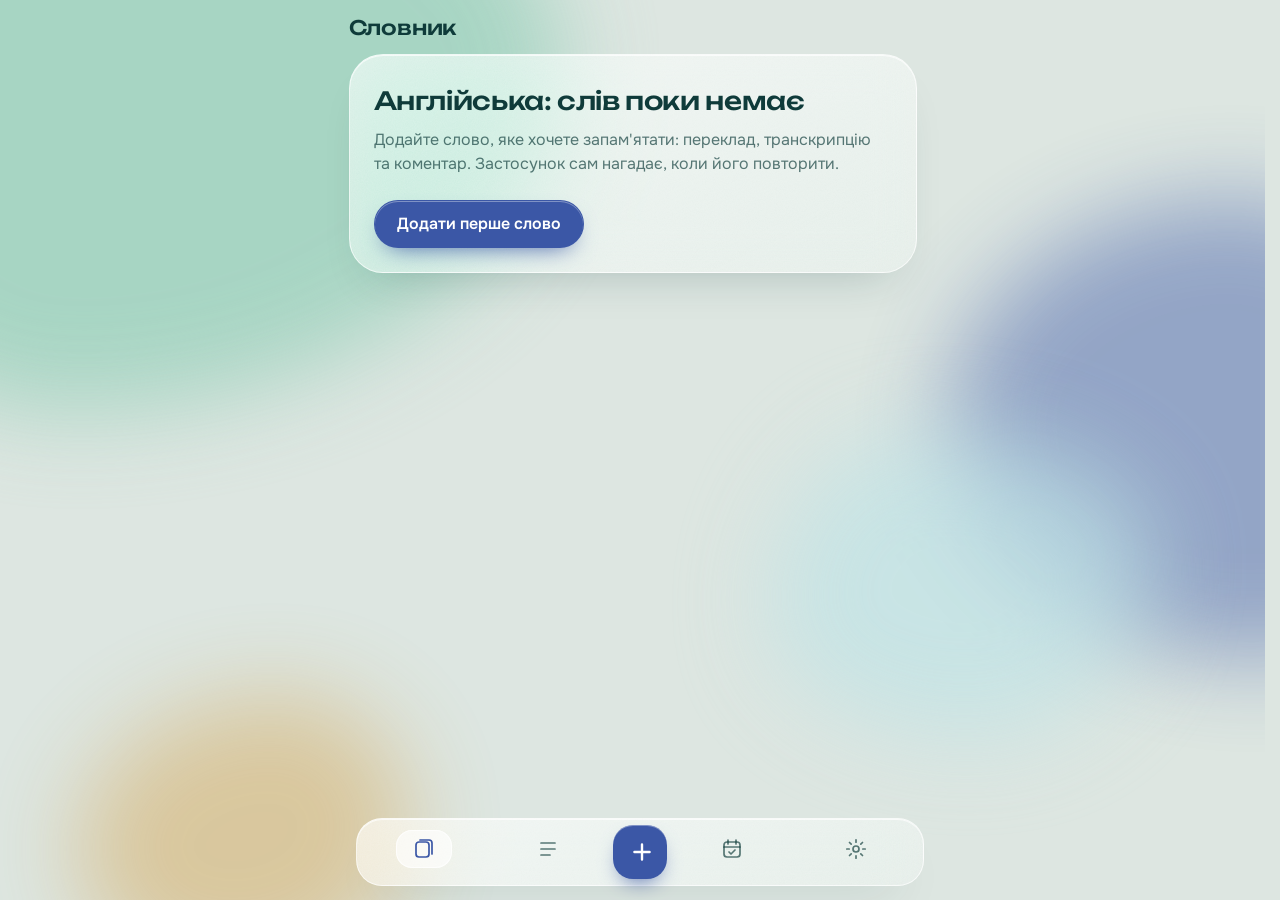
==== commit 38ccfcb8: "less texts" ====
--- a/index.html
+++ b/index.html
@@ -72,7 +72,6 @@
     <section class="view" id="view-settings" data-view="settings" hidden aria-label="Налаштування">
       <div class="panel glass deck-panel">
         <h2 id="deckHeading">Мова, яку вивчаю</h2>
-        <p class="muted">У кожної мови свої слова й повторення.</p>
         <div class="deck-grid" id="deckGrid" role="radiogroup" aria-labelledby="deckHeading"></div>
         <div class="deck-add" id="deckAdd" hidden>
           <select id="deckAddSel" aria-label="Нова мова"></select>
@@ -82,7 +81,7 @@
       </div>
 
       <div class="panel glass">
-        <h2>Озвучення й навчання</h2>
+        <h2>Озвучення</h2>
         <p class="muted" id="deckNote"></p>
         <label class="field">
           <span>Голос</span>
@@ -102,16 +101,12 @@
           <span class="switch-track" aria-hidden="true"></span>
           <span>Читати форми й приклади, коли відкривається переклад</span>
         </label>
-        <label class="field">
-          <span>Нових слів на день</span>
-          <input id="setNew" type="number" min="0" max="200" inputmode="numeric">
-        </label>
         <button class="btn ghost" type="button" id="testVoice">Прослухати голос</button>
       </div>
 
       <div class="panel glass">
         <h2>Резервна копія в Google</h2>
-        <p class="muted" id="gStatus">Словник зберігається в прихованій папці вашого Google Диска. Інші файли застосунок не бачить.</p>
+        <p class="muted" id="gStatus"></p>
         <div class="row-btns">
           <!-- Кнопка за правилами оформлення Google Sign-In -->
           <button class="gsi-btn" type="button" id="gConnect">
@@ -126,18 +121,12 @@
           <button class="btn ghost" type="button" id="gSync" hidden>Синхронізувати зараз</button>
           <button class="btn ghost" type="button" id="gDisconnect" hidden>Відключити</button>
         </div>
-        <p class="fine-print">Застосунок бачить лише власний файл копії на вашому Диску. <a href="privacy.html">Політика конфіденційності</a></p>
-      </div>
-
-      <div class="panel glass" id="setsPanel" hidden>
-        <h2>Готові набори</h2>
-        <p class="muted">Слова з набору додаються як нові й з'являтимуться в повторенні поступово, в межах денного ліміту нових слів.</p>
-        <ul class="sets" id="setList"></ul>
+        <p class="fine-print">Інших файлів на Диску застосунок не бачить. <a href="privacy.html">Конфіденційність</a></p>
       </div>
 
       <div class="panel glass">
         <h2>Файл</h2>
-        <p class="muted">Збережіть копію словника на пристрій або додайте слова з файлу. Слова з файлу об'єднаються з наявними.</p>
+        <p class="muted">Слова з файлу додаються до наявних.</p>
         <div class="row-btns">
           <button class="btn ghost" type="button" id="exportBtn">Завантажити копію</button>
           <label class="btn ghost file-btn">Відкрити файл<input id="importFile" type="file" accept="application/json,.json"></label>
@@ -147,22 +136,22 @@
   </main>
 
   <nav class="dock glass" aria-label="Розділи">
-    <button type="button" data-go="review" aria-current="page">
+    <button type="button" data-go="review" title="Повторення" aria-current="page">
       <svg viewBox="0 0 24 24" aria-hidden="true"><rect x="4" y="5" width="13" height="15" rx="3"/><path d="M8 3h9a3 3 0 0 1 3 3v11"/></svg>
       <span>Повторення</span>
     </button>
-    <button type="button" data-go="list">
+    <button type="button" data-go="list" title="Слова">
       <svg viewBox="0 0 24 24" aria-hidden="true"><path d="M5 6h14M5 12h14M5 18h9"/></svg>
       <span>Слова</span>
     </button>
-    <button type="button" class="dock-add" id="addBtn" aria-label="Додати слово">
+    <button type="button" class="dock-add" id="addBtn" aria-label="Додати слово" title="Додати слово">
       <svg viewBox="0 0 24 24" aria-hidden="true"><path d="M12 5v14M5 12h14"/></svg>
     </button>
-    <button type="button" data-go="progress">
+    <button type="button" data-go="progress" title="Прогрес">
       <svg viewBox="0 0 24 24" aria-hidden="true"><rect x="4" y="5" width="16" height="15" rx="3"/><path d="M8 3v4M16 3v4M4 10h16"/><path d="m9 15 2 2 4-4"/></svg>
       <span>Прогрес</span>
     </button>
-    <button type="button" data-go="settings">
+    <button type="button" data-go="settings" title="Параметри">
       <svg viewBox="0 0 24 24" aria-hidden="true"><circle cx="12" cy="12" r="3"/><path d="M12 2.8v2.4M12 18.8v2.4M21.2 12h-2.4M5.2 12H2.8M18.5 5.5l-1.7 1.7M7.2 16.8l-1.7 1.7M18.5 18.5l-1.7-1.7M7.2 7.2 5.5 5.5"/></svg>
       <span>Параметри</span>
     </button>
@@ -204,14 +193,14 @@
       <div class="field">
         <label for="fForms" class="field-label">Форми</label>
         <input name="forms" id="fForms" autocomplete="off" spellcheck="false" placeholder="went, gone" aria-describedby="fFormsHint">
-        <span class="field-hint" id="fFormsHint">Для неправильних дієслів, множини тощо. Через кому, без самого слова.</span>
+        <span class="field-hint" id="fFormsHint">Через кому, без самого слова.</span>
       </div>
       <div class="field">
         <span class="field-head"><label for="fEx">Приклади</label>
           <button type="button" class="link-inline" id="fExSpeak" hidden>Прослухати</button>
         </span>
         <textarea name="examples" id="fEx" rows="3" spellcheck="false" placeholder="I love you | Я люблю тебе" aria-describedby="fExHint"></textarea>
-        <span class="field-hint" id="fExHint">Кожен приклад з нового рядка. Переклад після |, його можна не писати.</span>
+        <span class="field-hint" id="fExHint">Кожен з нового рядка, переклад після |.</span>
       </div>
       <div class="field">
         <label for="fNote" class="field-label">Коментар</label>
--- a/styles.css
+++ b/styles.css
@@ -80,7 +80,7 @@
 
 /* ============ База ============ */
 *, *::before, *::after { box-sizing: border-box; }
-html { -webkit-text-size-adjust: 100%; }
+html { -webkit-text-size-adjust: 100%; scrollbar-gutter: stable; }
 body {
   margin: 0;
   min-height: 100dvh;
@@ -350,7 +350,7 @@
   left: 50%; transform: translateX(-50%);
   bottom: calc(14px + env(safe-area-inset-bottom));
   width: min(568px, calc(100% - 32px));
-  display: grid; grid-template-columns: 1fr 1fr auto 1fr 1fr;
+  display: grid; grid-template-columns: minmax(0, 1fr) minmax(0, 1fr) auto minmax(0, 1fr) minmax(0, 1fr);
   align-items: center; gap: 2px;
   padding: 6px;
   border-radius: 26px;
@@ -672,24 +672,13 @@
 #chartTitle:focus { outline: none; }
 
 /* ============ Вузькі телефони ============ */
-@media (max-width: 400px) {
-  /* у нижній панелі підпис лише в активної вкладки, решта — іконки з прихованою назвою */
-  .dock button:not([aria-current="page"]):not(.dock-add) span {
-    position: absolute; width: 1px; height: 1px; overflow: hidden; clip: rect(0 0 0 0); white-space: nowrap;
-  }
-  .dock button svg { width: 24px; height: 24px; }
-  /* активна вкладка ширша, щоб її підпис вміщався повністю */
-  .dock { display: flex; }
-  .dock button { flex: 1 1 0; }
-  .dock button[aria-current="page"] { flex: 1.9 1 0; }
-  .dock .dock-add { flex: none; }
-}
 @media (max-width: 360px) {
   .today { padding: 22px 18px 18px; }
   .slab, .intro { padding-left: 20px; padding-right: 20px; }
   .panel { padding-left: 16px; padding-right: 16px; }
-  .stepper .icon-btn { width: 40px; height: 40px; }
-  .stepper input { width: 54px; }
+  .stepper { gap: 4px; }
+  .stepper .icon-btn { width: 38px; height: 38px; }
+  .stepper input { width: 48px; min-height: 40px; }
   .period { padding: 12px 12px 10px; }
   .period-num { font-size: 1.7rem; }
   .grades { gap: 6px; }
@@ -766,14 +755,6 @@
 .slab:not(.revealed) .form { visibility: hidden; }
 .row-forms { font-size: var(--t-s); color: var(--ink-faint); }
 
-/* ============ Готові набори ============ */
-.sets { list-style: none; margin: 16px 0 0; padding: 0; display: grid; gap: 10px; }
-.set-row { display: flex; align-items: center; justify-content: space-between; gap: 12px; padding: 12px 14px; border-radius: 18px; border: 1px solid var(--glass-edge); background: var(--glass-lo); }
-.set-text { display: grid; gap: 2px; min-width: 0; }
-.set-name { font: 500 var(--t-m)/1.3 var(--f-display); }
-.set-sub { font-size: var(--t-s); color: var(--ink-soft); }
-.set-row .btn { flex: none; }
-
 /* ============ Модальні вікна: поверх екрана, сторінка під ними не гортається ============ */
 /* .glass задає position: relative — тут повертаємо fixed (dialog.sheet сильніший за .glass) */
 dialog.sheet {
@@ -808,3 +789,22 @@
 .intro .row-btns { margin-top: 22px; }
 .intro .row-btns .btn { margin-top: 0; }
 .summary h2:focus { outline: none; }
+
+/* ============ Нижня панель: лише іконки ============ */
+.dock button span {
+  position: absolute; width: 1px; height: 1px; overflow: hidden; clip: rect(0 0 0 0); white-space: nowrap;
+}
+.dock button { min-height: 52px; padding: 4px 0; }
+.dock button svg { box-sizing: content-box; padding: 7px 16px; border-radius: 16px; width: 24px; height: 24px; transition: background-color .2s ease, color .2s ease; }
+.dock button[aria-current="page"] { background: none; }
+.dock button[aria-current="page"] svg { background: var(--glass-hi); color: var(--accent); box-shadow: inset 0 0 0 1px var(--glass-edge); }
+.dock button:not(.dock-add):hover svg { background: var(--glass-lo); }
+.dock button[aria-current="page"]:hover svg { background: var(--glass-hi); }
+
+/* підказки клавіш */
+kbd {
+  display: inline-block; min-width: 1.6em; padding: 1px 6px; margin: 0 2px;
+  border-radius: 6px; border: 1px solid var(--glass-edge); background: var(--glass-hi);
+  font: 500 .72rem/1.5 var(--f-body); color: var(--ink-soft); text-align: center;
+}
+.keys-hint kbd + kbd { margin-left: 0; }
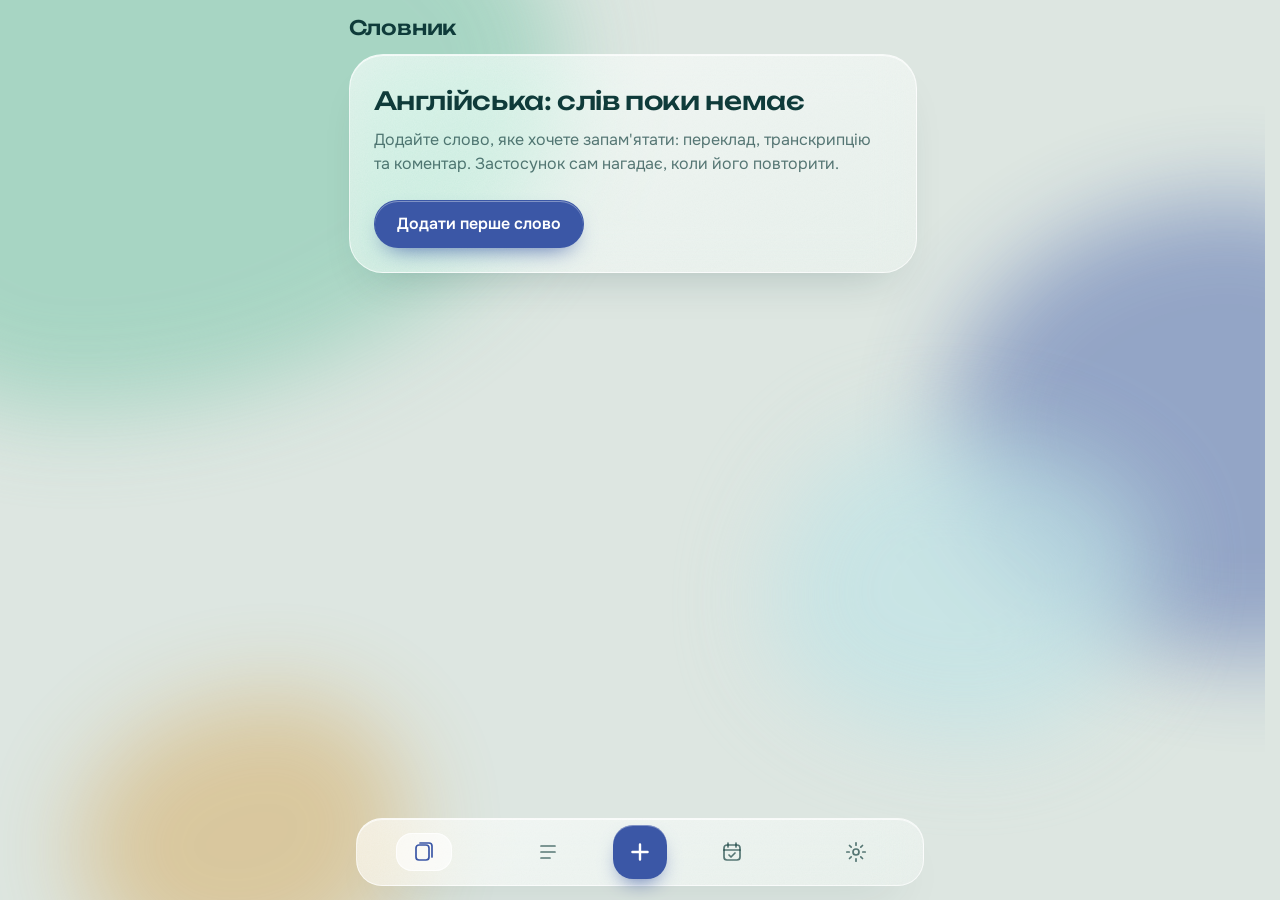
==== commit 9c157f6f: "Add theme switching functionality." ====
--- a/index.html
+++ b/index.html
@@ -15,6 +15,10 @@
   <link rel="preconnect" href="https://fonts.googleapis.com">
   <link rel="preconnect" href="https://fonts.gstatic.com" crossorigin>
   <link href="https://fonts.googleapis.com/css2?family=Gentium+Book+Plus&family=Onest:wght@400;500;600&family=Roboto:wght@500&family=Unbounded:wght@400;500;600&display=swap" rel="stylesheet">
+  <script>
+    // Тема з налаштувань застосовується до першого малювання, щоб не блимало
+    try { var t = localStorage.getItem('slovnyk.theme'); if (t === 'light' || t === 'dark') document.documentElement.dataset.theme = t; } catch (e) {}
+  </script>
   <link rel="stylesheet" href="styles.css">
   <script src="config.js"></script>
   <script type="module" src="app.js"></script>
@@ -102,6 +106,18 @@
           <span>Читати форми й приклади, коли відкривається переклад</span>
         </label>
         <button class="btn ghost" type="button" id="testVoice">Прослухати голос</button>
+      </div>
+
+      <div class="panel glass">
+        <h2 id="themeHeading">Тема</h2>
+        <div class="segmented" id="themePick" role="radiogroup" aria-labelledby="themeHeading">
+          <label><input type="radio" name="theme" value="auto">
+            <span><svg viewBox="0 0 24 24" aria-hidden="true"><circle cx="12" cy="12" r="8"/><path d="M12 4a8 8 0 0 1 0 16z" fill="currentColor" stroke="none"/></svg>Авто</span></label>
+          <label><input type="radio" name="theme" value="light">
+            <span><svg viewBox="0 0 24 24" aria-hidden="true"><circle cx="12" cy="12" r="4"/><path d="M12 3v2M12 19v2M3 12h2M19 12h2M5.6 5.6l1.4 1.4M17 17l1.4 1.4M5.6 18.4 7 17M17 7l1.4-1.4"/></svg>Світла</span></label>
+          <label><input type="radio" name="theme" value="dark">
+            <span><svg viewBox="0 0 24 24" aria-hidden="true"><path d="M19 14.5A7.5 7.5 0 0 1 9.5 5a7.5 7.5 0 1 0 9.5 9.5z"/></svg>Темна</span></label>
+        </div>
       </div>
 
       <div class="panel glass">
--- a/styles.css
+++ b/styles.css
@@ -110,6 +110,7 @@
   :root:not([data-theme="light"]) .p4 { opacity: .18; }
 }
 :root[data-theme="dark"] .pebble { opacity: .32; }
+:root[data-theme="dark"] .p4 { opacity: .18; }
 
 /* ============ Скло ============ */
 .glass {
@@ -808,3 +809,58 @@
   font: 500 .72rem/1.5 var(--f-body); color: var(--ink-soft); text-align: center;
 }
 .keys-hint kbd + kbd { margin-left: 0; }
+
+/* ============ Початок повторення: стос скляних карток ============ */
+.start { display: grid; gap: 16px; }
+.stack { position: relative; margin-bottom: calc(var(--layers, 0) * 13px); }
+.stack-card { position: relative; z-index: 2; border-radius: var(--r-slab); padding: 26px 22px 22px; }
+.stack-layer {
+  position: absolute; inset: 0; z-index: 1;
+  border-radius: var(--r-slab);
+  border: 1px solid var(--glass-edge);
+  background: linear-gradient(160deg, var(--glass-hi), var(--glass-lo));
+  -webkit-backdrop-filter: blur(10px); backdrop-filter: blur(10px);
+  box-shadow: inset 0 1px 0 var(--glass-edge), 0 14px 30px -20px var(--glass-shade);
+  transform-origin: 50% 100%;
+  animation: stack-in .6s var(--ease-out) both;
+}
+.stack-layer.l1 { --to: translateY(13px) scale(.955) rotate(-2.4deg); transform: var(--to); animation-delay: .05s; }
+.stack-layer.l2 { --to: translateY(26px) scale(.91) rotate(3.2deg); transform: var(--to); opacity: .75; z-index: 0; animation-delay: .12s; }
+@keyframes stack-in { from { transform: none; opacity: 0; } }
+.stack-card h2 { font: 500 var(--t-xl)/1.2 var(--f-display); letter-spacing: -.015em; }
+.mix { display: flex; gap: 3px; height: 10px; margin-top: 18px; }
+.mix i { display: block; border-radius: 5px; }
+.mix-due { background: var(--accent); flex: 0 0 auto; min-width: 10px; }
+.mix-new { background: var(--mint); flex: 1 1 0; box-shadow: inset 0 0 0 1px color-mix(in srgb, var(--st-done) 35%, transparent); }
+.mix-legend { display: flex; flex-wrap: wrap; gap: 6px 16px; margin-top: 10px; font-size: var(--t-s); color: var(--ink-soft); }
+.mix-legend span { display: inline-flex; align-items: center; gap: 6px; }
+.mix-dot { width: 9px; height: 9px; border-radius: 50%; display: inline-block; }
+.mix-dot.due { background: var(--accent); }
+.mix-dot.new { background: var(--mint); box-shadow: inset 0 0 0 1px color-mix(in srgb, var(--st-done) 35%, transparent); }
+.stack-foot { margin-top: 16px; padding-top: 14px; border-top: 1px solid var(--glass-edge); font-size: .92rem; color: var(--ink-soft); }
+.start .goal-strip { margin-top: 0; }
+.start-btn { width: 100%; min-height: 54px; font-size: var(--t-l); }
+.progress .icon-btn[data-act="exit"] { flex: none; }
+
+/* ============ Перемикач теми ============ */
+.segmented {
+  display: flex; gap: 4px; margin-top: 14px; padding: 4px;
+  border-radius: 16px; border: 1px solid var(--glass-edge); background: var(--glass-lo);
+}
+.segmented label { flex: 1 1 0; min-width: 0; cursor: pointer; }
+.segmented input { position: absolute; opacity: 0; width: 1px; height: 1px; }
+.segmented span {
+  display: flex; align-items: center; justify-content: center; gap: 7px;
+  min-height: 42px; padding: 0 8px; border-radius: 12px;
+  font-weight: 500; font-size: .92rem; color: var(--ink-soft);
+  transition: background-color .2s ease, color .2s ease, box-shadow .2s ease;
+}
+.segmented span svg { width: 18px; height: 18px; }
+.segmented input:checked + span { background: var(--glass-hi); color: var(--ink); box-shadow: inset 0 0 0 1px var(--glass-edge), 0 6px 14px -10px var(--glass-shade); }
+.segmented input:checked + span svg { color: var(--accent); }
+.segmented input:focus-visible + span { outline: 2px solid var(--accent); outline-offset: 2px; }
+
+/* Кнопка «+»: без «пігулки» вкладок; усі іконки панелі — по центру по вертикалі */
+.dock button { justify-content: center; }
+.dock .dock-add svg { padding: 0; width: 26px; height: 26px; border-radius: 0; background: none; box-shadow: none; }
+.dock .dock-add:hover svg { background: none; }
